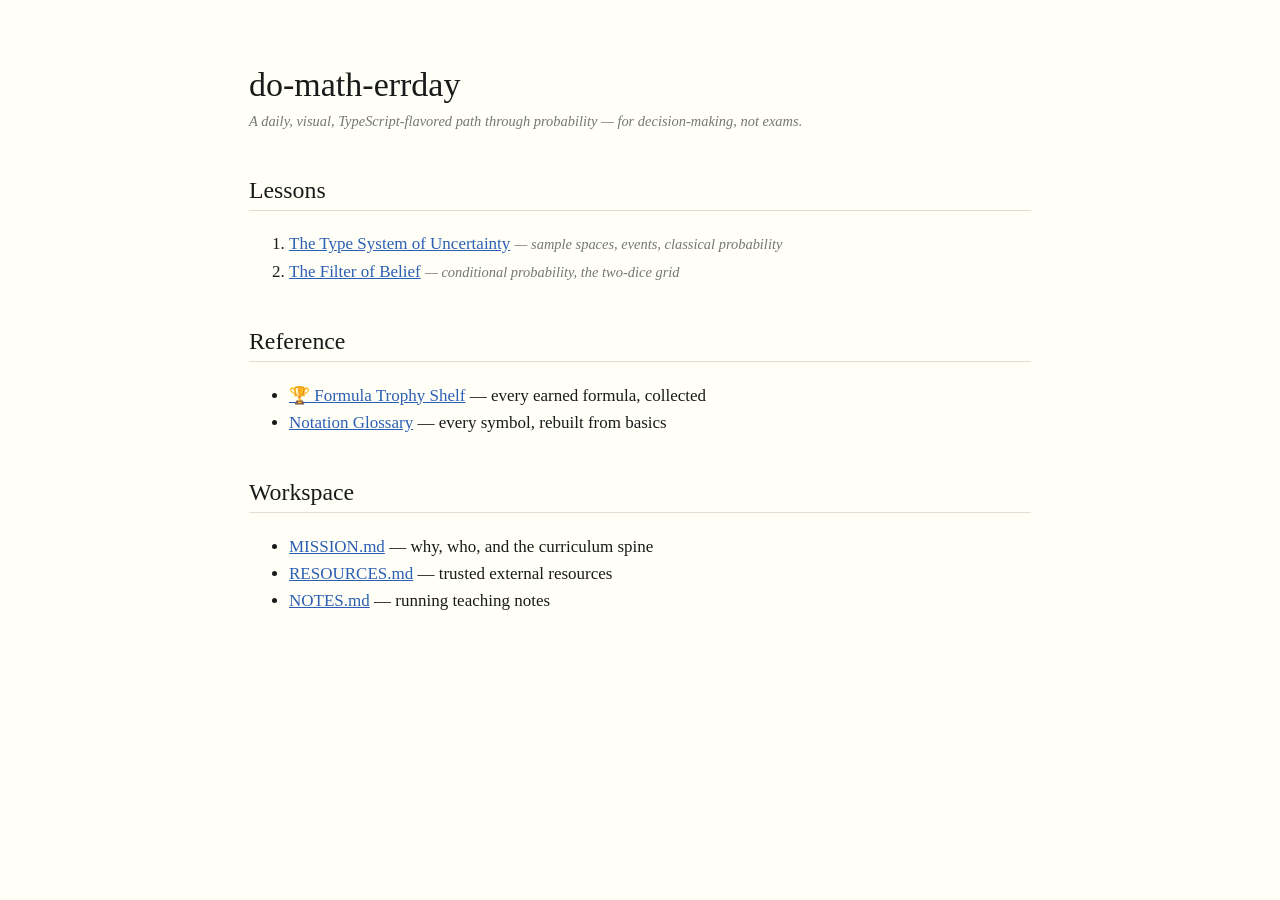
==== index.html @ dae56852 "Add GitHub Pages deployment and lesson index - index.html links to all lessons and reference pages s" ====
<!DOCTYPE html>
<html lang="en">
<head>
<meta charset="utf-8">
<meta name="viewport" content="width=device-width, initial-scale=1">
<title>do-math-errday · Probability Lessons</title>
<link rel="stylesheet" href="assets/course.css">
</head>
<body>

<h1>do-math-errday</h1>
<div class="lesson-meta">A daily, visual, TypeScript-flavored path through probability — for decision-making, not exams.</div>

<h2>Lessons</h2>
<ol>
  <li><a href="lessons/0001-the-type-system-of-uncertainty.html">The Type System of Uncertainty</a>
    <span class="lesson-meta">— sample spaces, events, classical probability</span></li>
  <li><a href="lessons/0002-the-filter-of-belief.html">The Filter of Belief</a>
    <span class="lesson-meta">— conditional probability, the two-dice grid</span></li>
</ol>

<h2>Reference</h2>
<ul>
  <li><a href="reference/formula-trophies.html">🏆 Formula Trophy Shelf</a> — every earned formula, collected</li>
  <li><a href="reference/notation-glossary.html">Notation Glossary</a> — every symbol, rebuilt from basics</li>
</ul>

<h2>Workspace</h2>
<ul>
  <li><a href="MISSION.md">MISSION.md</a> — why, who, and the curriculum spine</li>
  <li><a href="RESOURCES.md">RESOURCES.md</a> — trusted external resources</li>
  <li><a href="NOTES.md">NOTES.md</a> — running teaching notes</li>
</ul>

</body>
</html>
---- assets/course.css ----
/* do-math-errday — shared course stylesheet
   Tufte-inspired: generous margins, readable measure, restrained color. */

:root {
  --ink: #1a1a1a;
  --paper: #fffff8;
  --accent: #b3412c;      /* earned-formula / trophy red */
  --info: #2c5fb3;        /* links, interactive affordances */
  --ok: #2e7d32;
  --bad: #c62828;
  --muted: #767676;
  --card: #f7f6ee;
  --border: #e0ded2;
  --mono: "SF Mono", "Fira Code", Menlo, Consolas, monospace;
  --serif: "Palatino", "Palatino Linotype", Georgia, serif;
}

html { font-size: 17px; }

body {
  font-family: var(--serif);
  background: var(--paper);
  color: var(--ink);
  line-height: 1.6;
  max-width: 46rem;
  margin: 0 auto;
  padding: 2.5rem 1.5rem 6rem;
}

h1, h2, h3 {
  font-weight: 400;
  line-height: 1.2;
}
h1 { font-size: 2rem; margin-bottom: 0.25rem; }
h2 { font-size: 1.4rem; margin-top: 2.5rem; border-bottom: 1px solid var(--border); padding-bottom: 0.3rem; }
h3 { font-size: 1.1rem; font-style: italic; }

.lesson-meta {
  color: var(--muted);
  font-size: 0.85rem;
  font-style: italic;
  margin-bottom: 2rem;
}

a { color: var(--info); }

code, pre {
  font-family: var(--mono);
  font-size: 0.82em;
  background: var(--card);
  border-radius: 4px;
}
code { padding: 0.1em 0.35em; }
pre {
  padding: 1rem;
  overflow-x: auto;
  border: 1px solid var(--border);
  line-height: 1.5;
}

/* ── Notation card: plain language → code analogy → symbol ── */
.notation-card {
  display: grid;
  grid-template-columns: 1fr;
  gap: 0;
  border: 1px solid var(--border);
  border-radius: 8px;
  margin: 1.5rem 0;
  overflow: hidden;
}
.notation-card .symbol {
  font-size: 1.6rem;
  padding: 0.8rem 1rem;
  background: var(--card);
  text-align: center;
  border-bottom: 1px solid var(--border);
}
.notation-card .plain {
  padding: 0.7rem 1rem;
  border-bottom: 1px solid var(--border);
}
.notation-card .code-analogy {
  padding: 0.7rem 1rem;
  font-family: var(--mono);
  font-size: 0.8rem;
  background: #2b2b26;
  color: #e8e6d9;
}
.notation-card .code-analogy .kw { color: #c792ea; }
.notation-card .code-analogy .str { color: #c3e88d; }
.notation-card .code-analogy .cm { color: #8a8a7a; font-style: italic; }

/* ── Trophy formula box ── */
.trophy {
  border: 2px solid var(--accent);
  border-radius: 10px;
  padding: 1.2rem 1.5rem;
  margin: 2rem 0;
  background: linear-gradient(180deg, #fff9f7, var(--paper));
  text-align: center;
}
.trophy .label {
  font-size: 0.75rem;
  letter-spacing: 0.15em;
  text-transform: uppercase;
  color: var(--accent);
  font-weight: 700;
}
.trophy .formula { font-size: 1.5rem; margin: 0.6rem 0; }
.trophy .caption { color: var(--muted); font-size: 0.9rem; font-style: italic; }

/* ── Interactive widget frame ── */
.widget {
  border: 1px solid var(--border);
  border-radius: 10px;
  padding: 1.2rem;
  margin: 1.5rem 0;
  background: var(--card);
}
.widget h4 { margin: 0 0 0.8rem; font-size: 0.8rem; letter-spacing: 0.12em; text-transform: uppercase; color: var(--muted); }
.widget button {
  font-family: var(--mono);
  font-size: 0.85rem;
  padding: 0.45rem 0.9rem;
  border: 1px solid var(--info);
  border-radius: 6px;
  background: white;
  color: var(--info);
  cursor: pointer;
}
.widget button:hover { background: var(--info); color: white; }
.widget button.primary { background: var(--info); color: white; }
.widget .readout { font-family: var(--mono); font-size: 0.85rem; margin-top: 0.6rem; }

/* ── Quiz ── */
.quiz { margin: 1.5rem 0; }
.quiz .question { font-weight: 700; margin-bottom: 0.6rem; }
.quiz .option {
  display: block;
  width: 100%;
  text-align: left;
  font-family: var(--serif);
  font-size: 0.95rem;
  padding: 0.6rem 0.9rem;
  margin: 0.35rem 0;
  border: 1px solid var(--border);
  border-radius: 6px;
  background: white;
  cursor: pointer;
}
.quiz .option:hover { border-color: var(--info); }
.quiz .option.correct { border-color: var(--ok); background: #edf7ed; }
.quiz .option.incorrect { border-color: var(--bad); background: #fdeeee; }
.quiz .explanation {
  display: none;
  padding: 0.7rem 1rem;
  margin-top: 0.6rem;
  border-left: 3px solid var(--ok);
  background: var(--card);
  font-size: 0.92rem;
}
.quiz .explanation.visible { display: block; }

/* ── Margin-style asides ── */
.aside {
  font-size: 0.88rem;
  color: var(--muted);
  border-left: 3px solid var(--border);
  padding: 0.3rem 0 0.3rem 1rem;
  margin: 1.2rem 0;
  font-style: italic;
}

/* ── Footer nav ── */
.lesson-footer {
  margin-top: 3.5rem;
  padding-top: 1.2rem;
  border-top: 1px solid var(--border);
  font-size: 0.9rem;
  color: var(--muted);
}
.ask-reminder {
  background: #eef3fb;
  border: 1px solid #c9d9f2;
  border-radius: 8px;
  padding: 0.9rem 1.2rem;
  margin: 2rem 0;
  font-size: 0.92rem;
}

svg text { font-family: var(--mono); }

/* ── Prism overrides — keep consistent with course typography ── */
pre[class*="language-"] {
  border-radius: 6px;
  border: 1px solid #1a1a1a;
  font-size: 0.82em;
  line-height: 1.55;
  margin: 1rem 0;
}
/* Notation cards keep their hand-rolled dark style — don't let Prism bleed in */
.notation-card .code-analogy code[class*="language-"],
.notation-card .code-analogy pre[class*="language-"] {
  background: transparent;
  border: none;
  padding: 0;
}
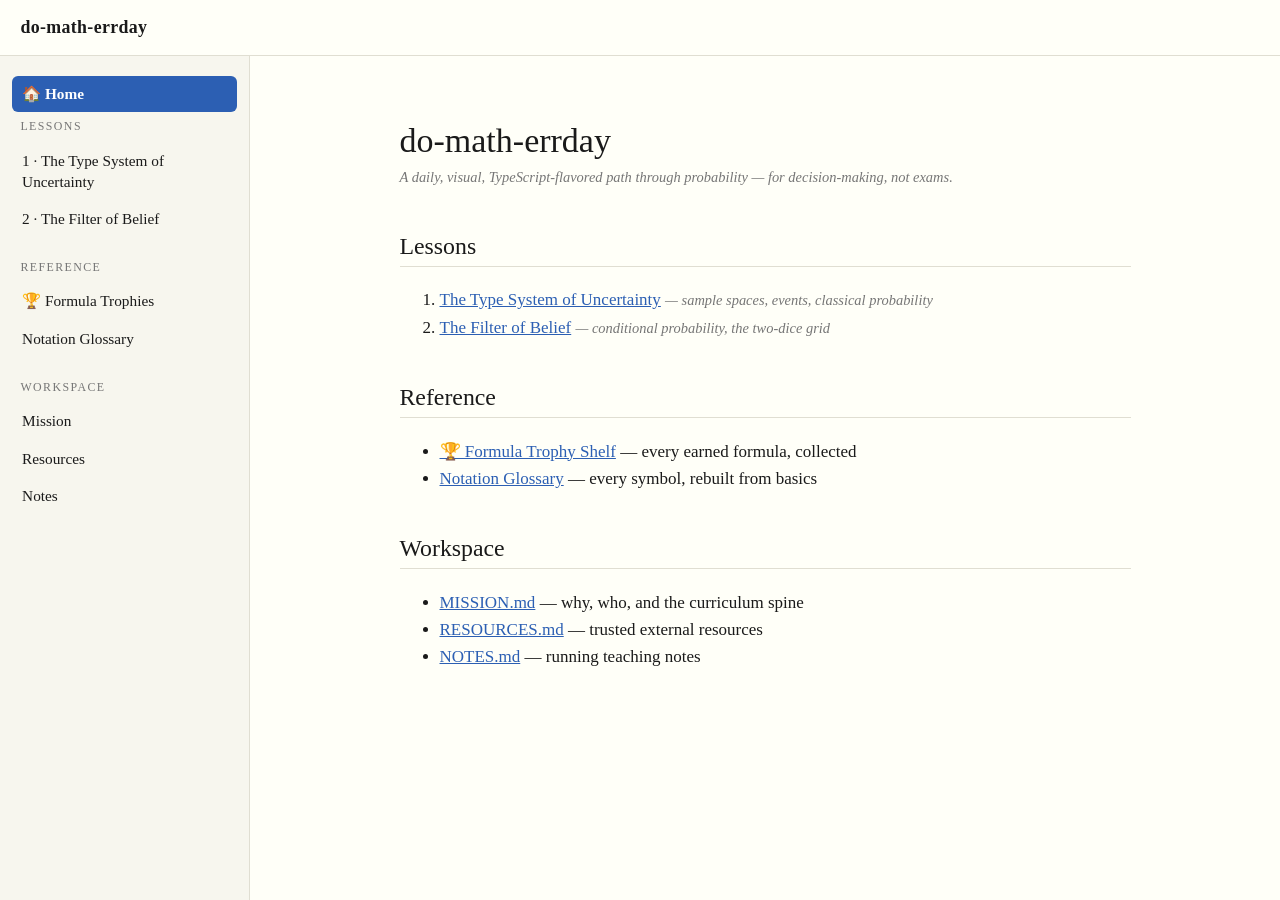
==== commit 568a0811: "Add site-wide header and sidebar navigation New assets/nav.js is the single source of truth for the " ====
--- a/index.html
+++ b/index.html
@@ -7,6 +7,15 @@
 <link rel="stylesheet" href="assets/course.css">
 </head>
 <body>
+
+<header class="site-header">
+  <button class="nav-toggle" id="navToggle" aria-label="Toggle navigation" aria-expanded="false">☰</button>
+  <a class="site-title" href="index.html">do-math-errday</a>
+</header>
+<div class="nav-backdrop" id="navBackdrop"></div>
+<nav class="site-sidebar" id="siteSidebar"></nav>
+
+<main class="page-content">
 
 <h1>do-math-errday</h1>
 <div class="lesson-meta">A daily, visual, TypeScript-flavored path through probability — for decision-making, not exams.</div>
@@ -32,5 +41,8 @@
   <li><a href="NOTES.md">NOTES.md</a> — running teaching notes</li>
 </ul>
 
+</main>
+
+<script src="assets/nav.js"></script>
 </body>
 </html>
--- a/assets/course.css
+++ b/assets/course.css
@@ -22,9 +22,120 @@
   background: var(--paper);
   color: var(--ink);
   line-height: 1.6;
+  margin: 0;
+  padding: 0;
+  display: grid;
+  grid-template-columns: 250px 1fr;
+  grid-template-rows: 56px 1fr;
+  grid-template-areas: "header header" "sidebar content";
+  min-height: 100vh;
+}
+
+/* ── Site header + sidebar navigation ── */
+.site-header {
+  grid-area: header;
+  position: sticky;
+  top: 0;
+  z-index: 100;
+  display: flex;
+  align-items: center;
+  gap: 0.9rem;
+  padding: 0 1.2rem;
+  background: var(--paper);
+  border-bottom: 1px solid var(--border);
+}
+.site-title {
+  font-family: var(--serif);
+  font-size: 1.05rem;
+  font-weight: 700;
+  color: var(--ink);
+  text-decoration: none;
+  letter-spacing: 0.02em;
+}
+.nav-toggle {
+  display: none;
+  font-size: 1.3rem;
+  line-height: 1;
+  background: none;
+  border: 1px solid var(--border);
+  border-radius: 6px;
+  padding: 0.3rem 0.55rem;
+  cursor: pointer;
+  color: var(--ink);
+}
+
+.site-sidebar {
+  grid-area: sidebar;
+  position: sticky;
+  top: 56px;
+  height: calc(100vh - 56px);
+  overflow-y: auto;
+  background: var(--card);
+  border-right: 1px solid var(--border);
+  box-sizing: border-box;
+}
+.sidebar-inner { padding: 1.1rem 0.7rem 2rem; }
+.side-group-label {
+  font-size: 0.7rem;
+  letter-spacing: 0.12em;
+  text-transform: uppercase;
+  color: var(--muted);
+  margin: 1.2rem 0 0.4rem;
+  padding: 0 0.5rem;
+}
+.side-group-label:first-of-type { margin-top: 0.3rem; }
+.side-link {
+  display: block;
+  padding: 0.45rem 0.6rem;
+  margin: 0.1rem 0;
+  border-radius: 6px;
+  color: var(--ink);
+  text-decoration: none;
+  font-size: 0.9rem;
+  line-height: 1.35;
+}
+.side-link:hover { background: rgba(26, 26, 26, 0.06); }
+.side-link.active { background: var(--info); color: white; }
+.side-link.home { font-weight: 700; margin-bottom: 0.3rem; }
+
+.nav-backdrop { display: none; }
+
+.page-content {
+  grid-area: content;
+  width: 100%;
   max-width: 46rem;
   margin: 0 auto;
   padding: 2.5rem 1.5rem 6rem;
+  box-sizing: border-box;
+  min-width: 0;
+}
+
+@media (max-width: 860px) {
+  body { grid-template-columns: 1fr; grid-template-areas: "header" "content"; }
+  .nav-toggle { display: inline-flex; align-items: center; justify-content: center; }
+  .site-sidebar {
+    position: fixed;
+    top: 56px;
+    left: 0;
+    width: 250px;
+    max-width: 82vw;
+    height: calc(100vh - 56px);
+    transform: translateX(-100%);
+    transition: transform 0.25s ease;
+    z-index: 90;
+  }
+  .site-sidebar.open { transform: translateX(0); }
+  .nav-backdrop {
+    display: block;
+    position: fixed;
+    inset: 56px 0 0 0;
+    background: rgba(0, 0, 0, 0.35);
+    z-index: 80;
+    opacity: 0;
+    pointer-events: none;
+    transition: opacity 0.25s ease;
+  }
+  .nav-backdrop.visible { opacity: 1; pointer-events: auto; }
 }
 
 h1, h2, h3 {
@@ -131,6 +242,57 @@
 .widget button:hover { background: var(--info); color: white; }
 .widget button.primary { background: var(--info); color: white; }
 .widget .readout { font-family: var(--mono); font-size: 0.85rem; margin-top: 0.6rem; }
+
+/* ── Code challenge (runnable editor + tests) ── */
+.code-challenge .challenge-prompt { margin: 0 0 0.9rem; }
+.challenge-editor {
+  display: block;
+  width: 100%;
+  box-sizing: border-box;
+  font-family: var(--mono);
+  font-size: 0.85rem;
+  line-height: 1.55;
+  tab-size: 2;
+  padding: 0.9rem 1rem;
+  border-radius: 8px;
+  border: 1px solid #1a1a1a;
+  background: #2d2d2d;
+  color: #e0e0e0;
+  resize: vertical;
+}
+.challenge-editor:focus { outline: 2px solid var(--info); outline-offset: 1px; }
+.challenge-controls { display: flex; flex-wrap: wrap; gap: 0.6rem; margin-top: 0.9rem; }
+.challenge-output { margin-top: 0.9rem; }
+.challenge-test {
+  display: flex;
+  justify-content: space-between;
+  gap: 0.8rem;
+  font-family: var(--mono);
+  font-size: 0.82rem;
+  padding: 0.5rem 0.75rem;
+  margin: 0.35rem 0;
+  border-radius: 6px;
+  border: 1px solid var(--border);
+  background: white;
+}
+.challenge-test .label { color: var(--ink); }
+.challenge-test .actual { color: var(--muted); text-align: right; }
+.challenge-test.pass { border-color: var(--ok); background: #edf7ed; }
+.challenge-test.fail { border-color: var(--bad); background: #fdeeee; }
+.challenge-summary { margin-top: 0.7rem; font-weight: 700; font-family: var(--mono); font-size: 0.88rem; }
+.challenge-summary.all-pass { color: var(--ok); }
+.challenge-error {
+  font-family: var(--mono);
+  font-size: 0.82rem;
+  white-space: pre-wrap;
+  color: var(--bad);
+  background: #fdeeee;
+  border: 1px solid var(--bad);
+  border-radius: 6px;
+  padding: 0.6rem 0.85rem;
+}
+.challenge-solution { margin-top: 0.9rem; }
+.challenge-solution pre { margin: 0.4rem 0 0; }
 
 /* ── Quiz ── */
 .quiz { margin: 1.5rem 0; }
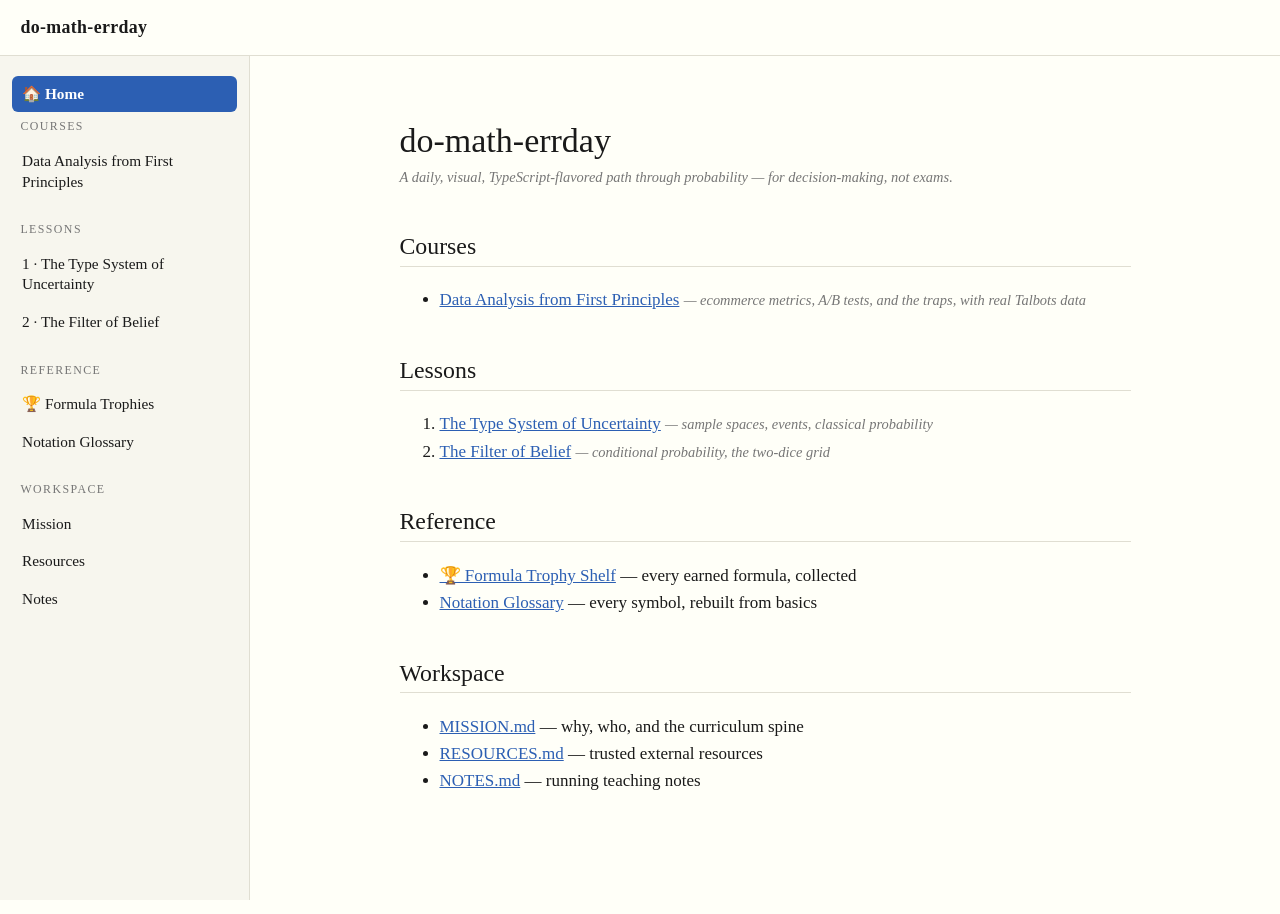
==== commit beedf19b: "Add Data Analysis from First Principles course Migrates the ecommerce metrics / A/B testing course f" ====
--- a/index.html
+++ b/index.html
@@ -19,6 +19,12 @@
 
 <h1>do-math-errday</h1>
 <div class="lesson-meta">A daily, visual, TypeScript-flavored path through probability — for decision-making, not exams.</div>
+
+<h2>Courses</h2>
+<ul>
+  <li><a href="data-analysis/index.html">Data Analysis from First Principles</a>
+    <span class="lesson-meta">— ecommerce metrics, A/B tests, and the traps, with real Talbots data</span></li>
+</ul>
 
 <h2>Lessons</h2>
 <ol>
